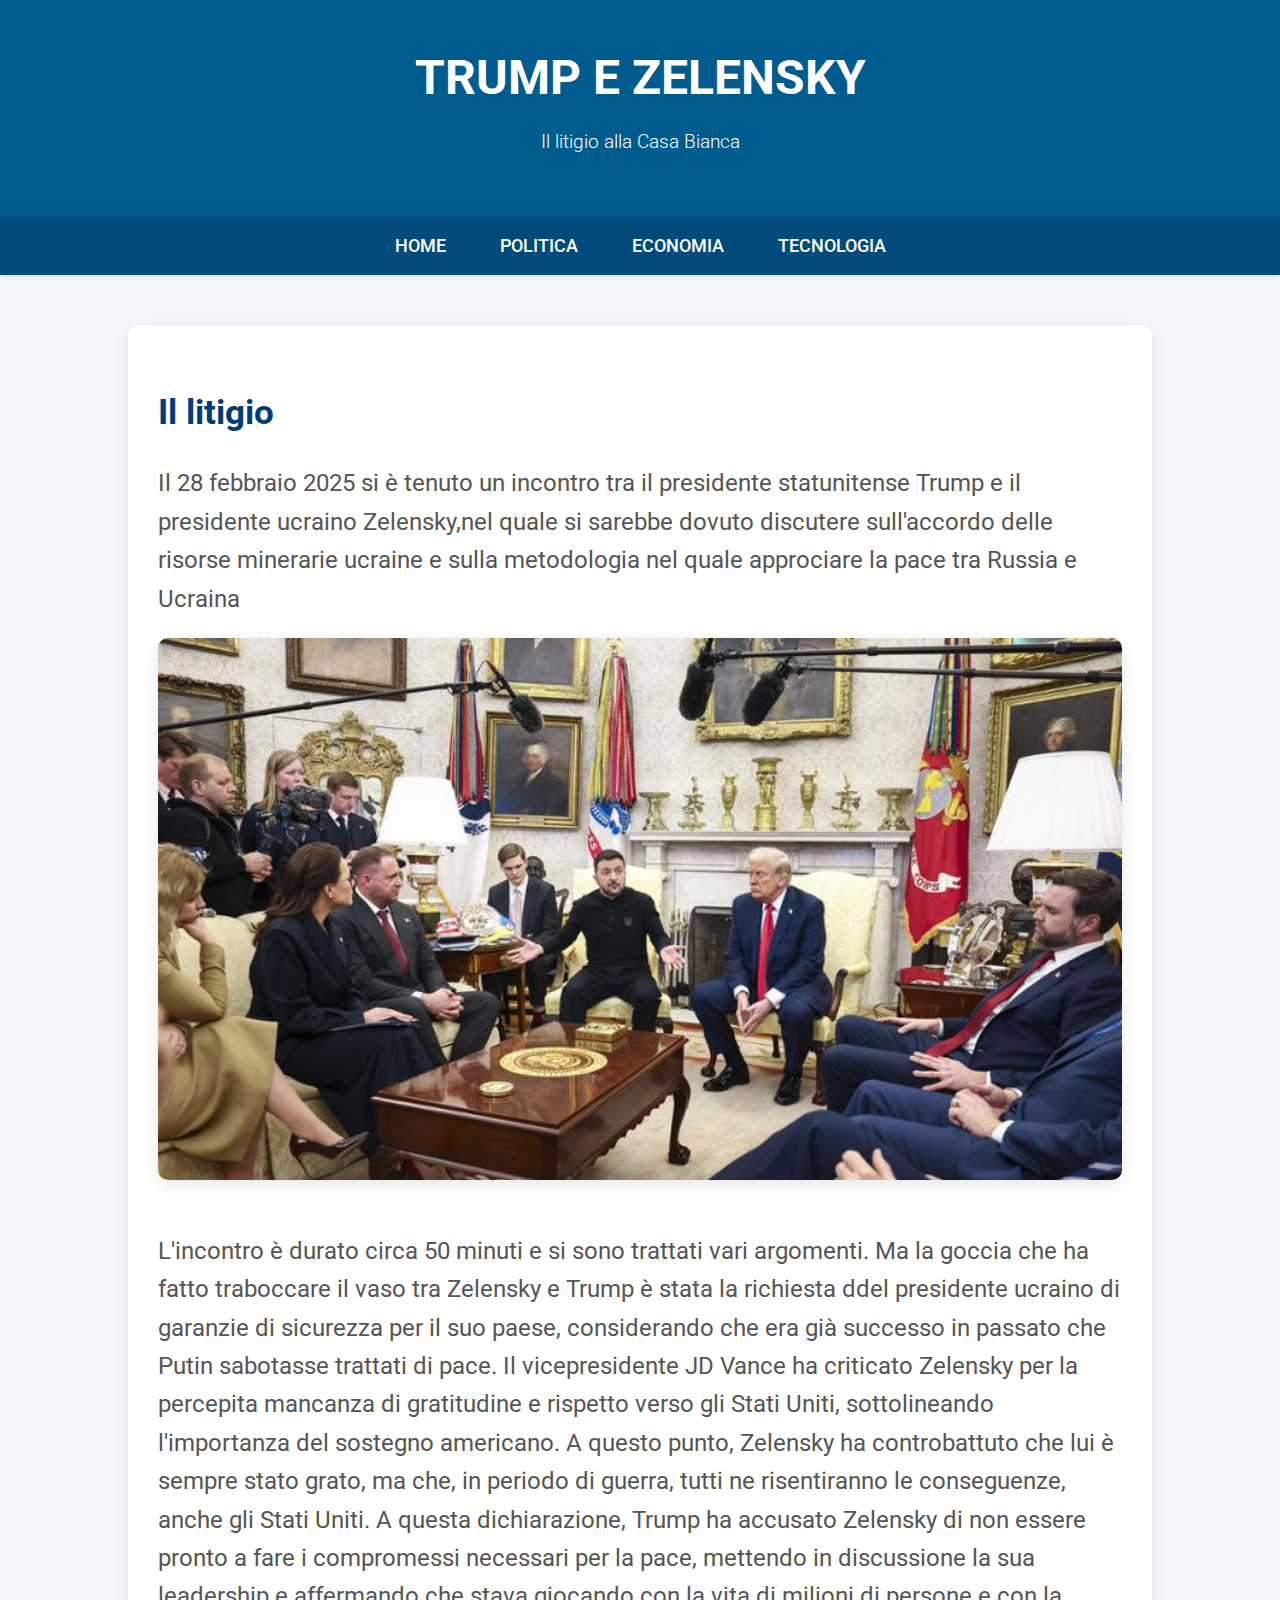
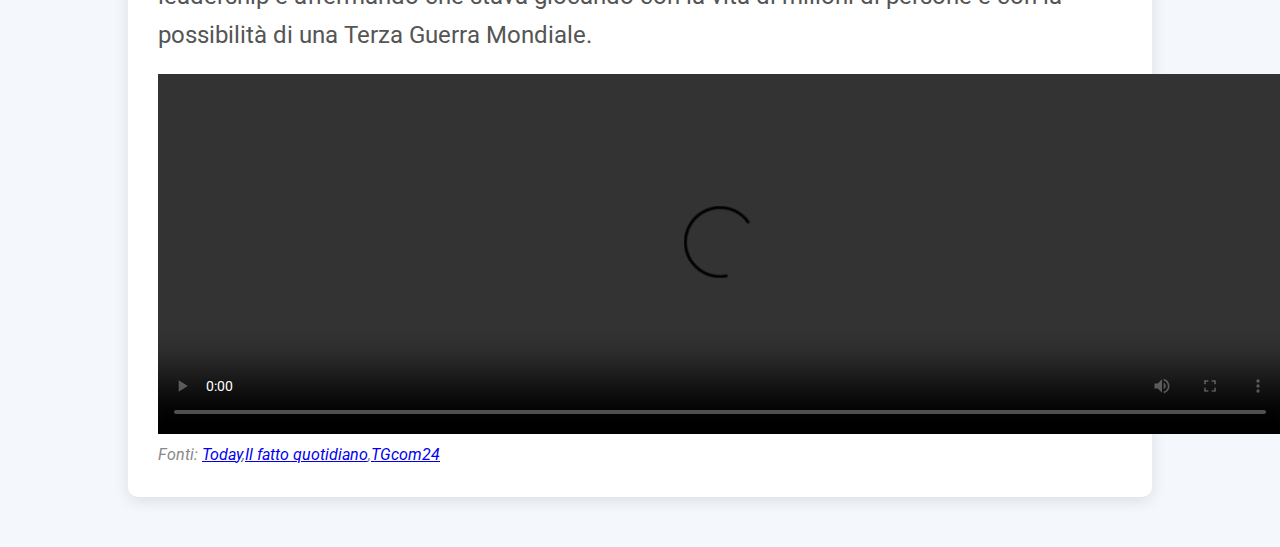
==== notizia1.html @ b7186be2 "modifica testo 1" ====
<!DOCTYPE html>
<html lang="it">
<head>
    <meta charset="UTF-8">
    <meta name="viewport" content="width=device-width, initial-scale=1.0">
    <title>Litigio tra Trump e Zelensky</title>
    <link href="https://fonts.googleapis.com/css2?family=Roboto:wght@300;400;500;700&display=swap" rel="stylesheet">
    <style>
        /* Global Styles */
        body {
            font-family: 'Roboto', sans-serif;
            margin: 0;
            padding: 0;
            background-color: #f4f7fc;
            color: #333;
            line-height: 1.6;
        }

        header {
            background-color: #005b8e;
            color: #fff;
            text-align: center;
            padding: 40px;
            box-shadow: 0 4px 10px rgba(0, 0, 0, 0.1);
        }

        header h1 {
            margin: 0;
            font-size: 3rem;
            font-weight: 700;
            text-transform: uppercase;
        }

        header p {
            font-size: 1.2rem;
            font-weight: 300;
            margin-top: 10px;
        }

        nav {
            background-color: #004a7c;
            padding: 15px 0;
            text-align: center;
            font-weight: 500;
            box-shadow: 0 2px 4px rgba(0, 0, 0, 0.1);
        }

        nav a {
            color: #fff;
            text-decoration: none;
            margin: 0 25px;
            text-transform: uppercase;
            font-size: 1.1rem;
            transition: color 0.3s ease, transform 0.3s ease;
        }

        nav a:hover {
            color: #ffd700;
            transform: scale(1.1);
        }

        /* Layout Styles */
        .container {
            width: 80%;
            margin: 30px auto;
            padding: 20px;
        }

        .content {
            background-color: #fff;
            padding: 30px;
            border-radius: 10px;
            box-shadow: 0 4px 15px rgba(0, 0, 0, 0.1);
        }

        .content h2 {
            font-size: 2.2rem;
            color: #003c76;
            margin-bottom: 20px;
        }

        .content img {
            width: 100%;
            border-radius: 10px;
            box-shadow: 0 4px 15px rgba(0, 0, 0, 0.1);
            margin-bottom: 20px;
            transition: transform 0.3s ease;
        }

        .content img:hover {
            transform: scale(1.05);
        }

        .content p {
            font-size: 1.5rem;
            margin-bottom: 20px;
            color: #555;
        }

        .content i {
            font-size: 1rem;
            color: #888;
        }

        /* Footer Styles */
        footer {
            background-color: #005b8e;
            color: #fff;
            text-align: center;
            padding: 20px;
            font-size: 1rem;
            position: fixed;
            width: 100%;
            bottom: 0;
            box-shadow: 0 -4px 10px rgba(0, 0, 0, 0.1);
        }
    </style>
</head>
<body>

<header>
    <h1>Trump e Zelensky</h1>
    <p>Il litigio alla Casa Bianca</p>
</header>

<nav>
    <a href="index.html">Home</a>
    <a href="notizia1.html">Politica</a>
    <a href="notizia2.html">Economia</a>
    <a href="notizia3.html">Tecnologia</a>
</nav>

<div class="container">
    <div class="content">
        <h2>Il litigio</h2>
        <p>Il 28 febbraio 2025 si è tenuto un incontro tra il presidente statunitense Trump e il presidente ucraino Zelensky,nel quale si sarebbe dovuto discutere sull'accordo delle risorse minerarie ucraine e sulla metodologia nel quale approciare la pace tra Russia e Ucraina</p>
        <img src="Trump-Zelensky.jpg" alt="Incontro alla Casa Bianca">
        <p>L'incontro è durato circa 50 minuti e si sono trattati vari argomenti. Ma la goccia che ha fatto traboccare il vaso tra Zelensky e Trump è stata la richiesta ddel presidente ucraino di garanzie di sicurezza per il suo paese, considerando che era già successo in passato che Putin sabotasse trattati di pace. Il vicepresidente JD Vance ha criticato Zelensky per la percepita mancanza di gratitudine e rispetto verso gli Stati Uniti, sottolineando l'importanza del sostegno americano. A questo punto, Zelensky ha controbattuto che lui è sempre stato grato, ma che, in periodo di guerra, tutti ne risentiranno le conseguenze, anche gli Stati Uniti. A questa dichiarazione, Trump ha accusato Zelensky di non essere pronto a fare i compromessi necessari per la pace, mettendo in discussione la sua leadership e affermando che stava giocando con la vita di milioni di persone e con la possibilità di una Terza Guerra Mondiale.</p>
        <video width="1124" height="360" controls>
            <source src="Lite_Trump-Zelensky.mp4" type="video/mp4"> 
        </video>
        <i>Fonti: <a href="https://www.today.it/mondo/scontro-trump-zelensky-retroscena-lite--.html">Today</a>,<a href="https://www.ilfattoquotidiano.it/2025/03/02/trump-zelensky-i-49-minuti-che-hanno-cambiato-la-diplomazia-tra-i-due-paesi-il-video-integrale-della-lite/7897589/">Il fatto quotidiano</a>,<a href="https://www.tgcom24.mediaset.it/mondo/ucraina-guerra-giorno-1-101-russia-diretta-news_94388448-202502k.shtml">TGcom24</a></i>

    </div>
</div>


</body>
</html>
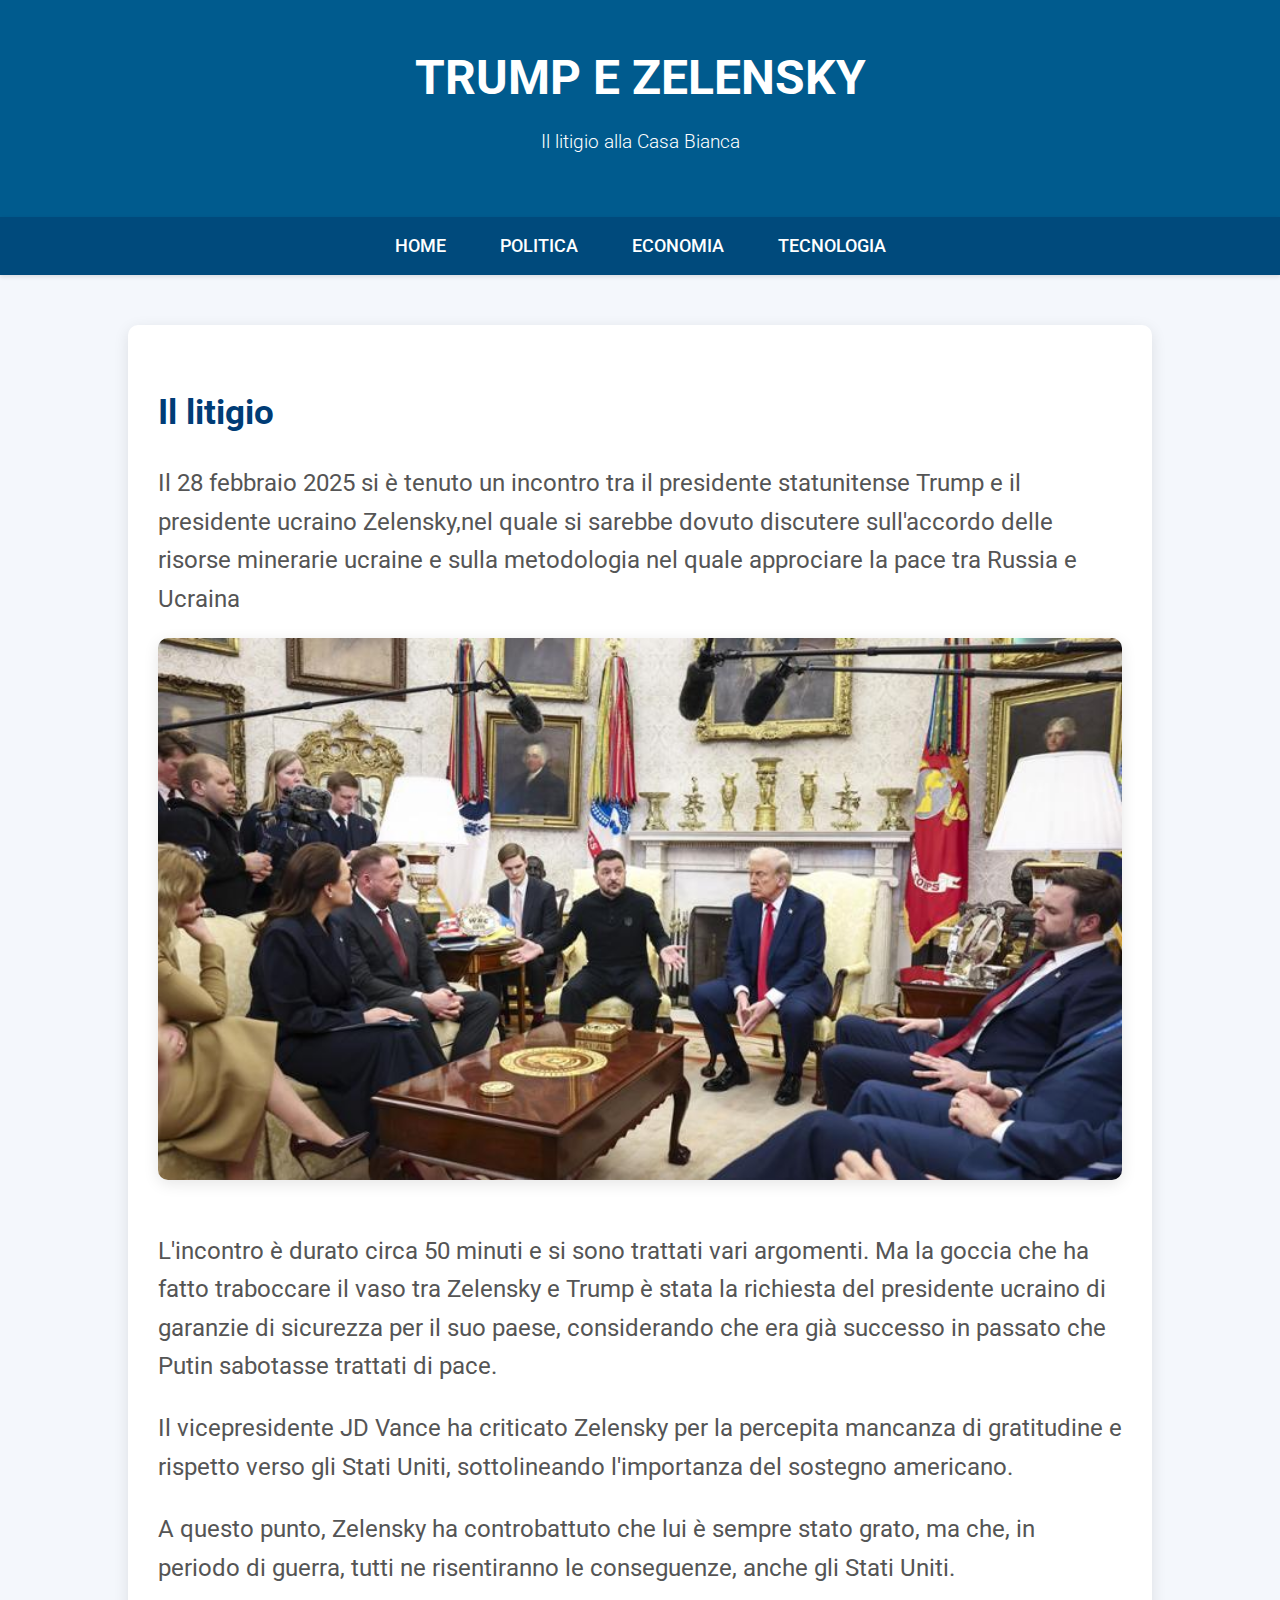
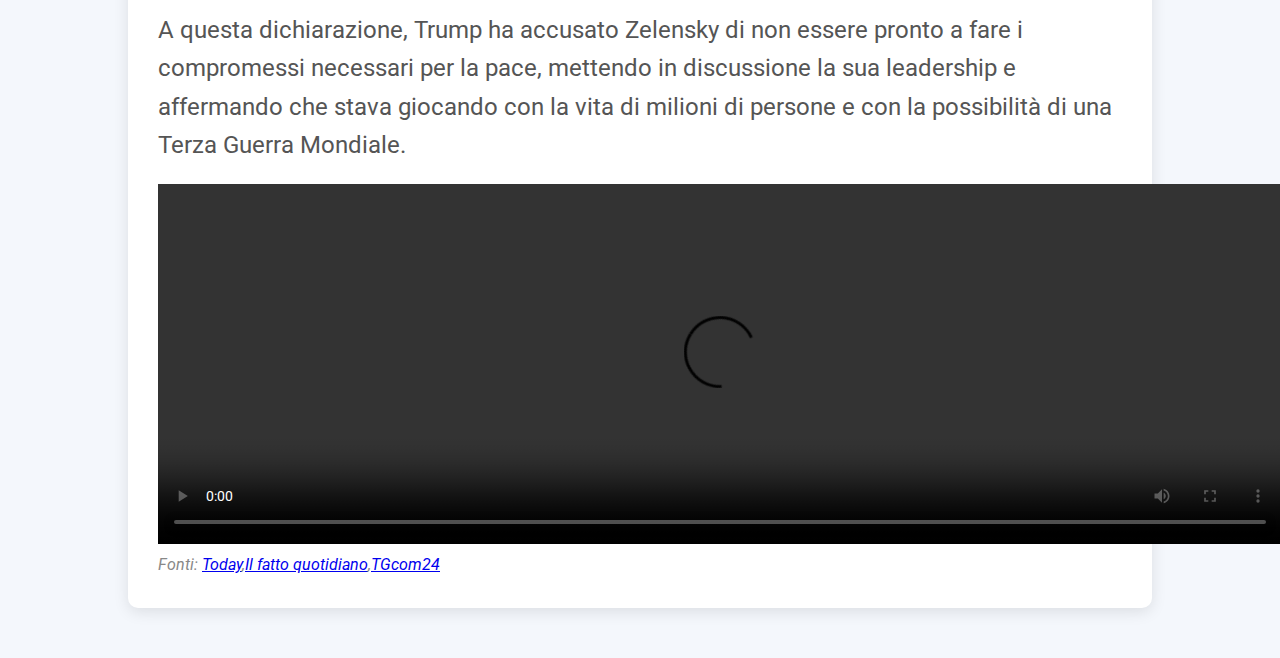
==== commit f88926cd: "/n nei punti" ====
--- a/notizia1.html
+++ b/notizia1.html
@@ -135,7 +135,10 @@
         <h2>Il litigio</h2>
         <p>Il 28 febbraio 2025 si è tenuto un incontro tra il presidente statunitense Trump e il presidente ucraino Zelensky,nel quale si sarebbe dovuto discutere sull'accordo delle risorse minerarie ucraine e sulla metodologia nel quale approciare la pace tra Russia e Ucraina</p>
         <img src="Trump-Zelensky.jpg" alt="Incontro alla Casa Bianca">
-        <p>L'incontro è durato circa 50 minuti e si sono trattati vari argomenti. Ma la goccia che ha fatto traboccare il vaso tra Zelensky e Trump è stata la richiesta ddel presidente ucraino di garanzie di sicurezza per il suo paese, considerando che era già successo in passato che Putin sabotasse trattati di pace. Il vicepresidente JD Vance ha criticato Zelensky per la percepita mancanza di gratitudine e rispetto verso gli Stati Uniti, sottolineando l'importanza del sostegno americano. A questo punto, Zelensky ha controbattuto che lui è sempre stato grato, ma che, in periodo di guerra, tutti ne risentiranno le conseguenze, anche gli Stati Uniti. A questa dichiarazione, Trump ha accusato Zelensky di non essere pronto a fare i compromessi necessari per la pace, mettendo in discussione la sua leadership e affermando che stava giocando con la vita di milioni di persone e con la possibilità di una Terza Guerra Mondiale.</p>
+        <p>L'incontro è durato circa 50 minuti e si sono trattati vari argomenti. Ma la goccia che ha fatto traboccare il vaso tra Zelensky e Trump è stata la richiesta del presidente ucraino di garanzie di sicurezza per il suo paese, considerando che era già successo in passato che Putin sabotasse trattati di pace.</p>
+        <p>Il vicepresidente JD Vance ha criticato Zelensky per la percepita mancanza di gratitudine e rispetto verso gli Stati Uniti, sottolineando l'importanza del sostegno americano. </p>
+        <p>A questo punto, Zelensky ha controbattuto che lui è sempre stato grato, ma che, in periodo di guerra, tutti ne risentiranno le conseguenze, anche gli Stati Uniti. </p>
+        <p>A questa dichiarazione, Trump ha accusato Zelensky di non essere pronto a fare i compromessi necessari per la pace, mettendo in discussione la sua leadership e affermando che stava giocando con la vita di milioni di persone e con la possibilità di una Terza Guerra Mondiale.</p>
         <video width="1124" height="360" controls>
             <source src="Lite_Trump-Zelensky.mp4" type="video/mp4"> 
         </video>
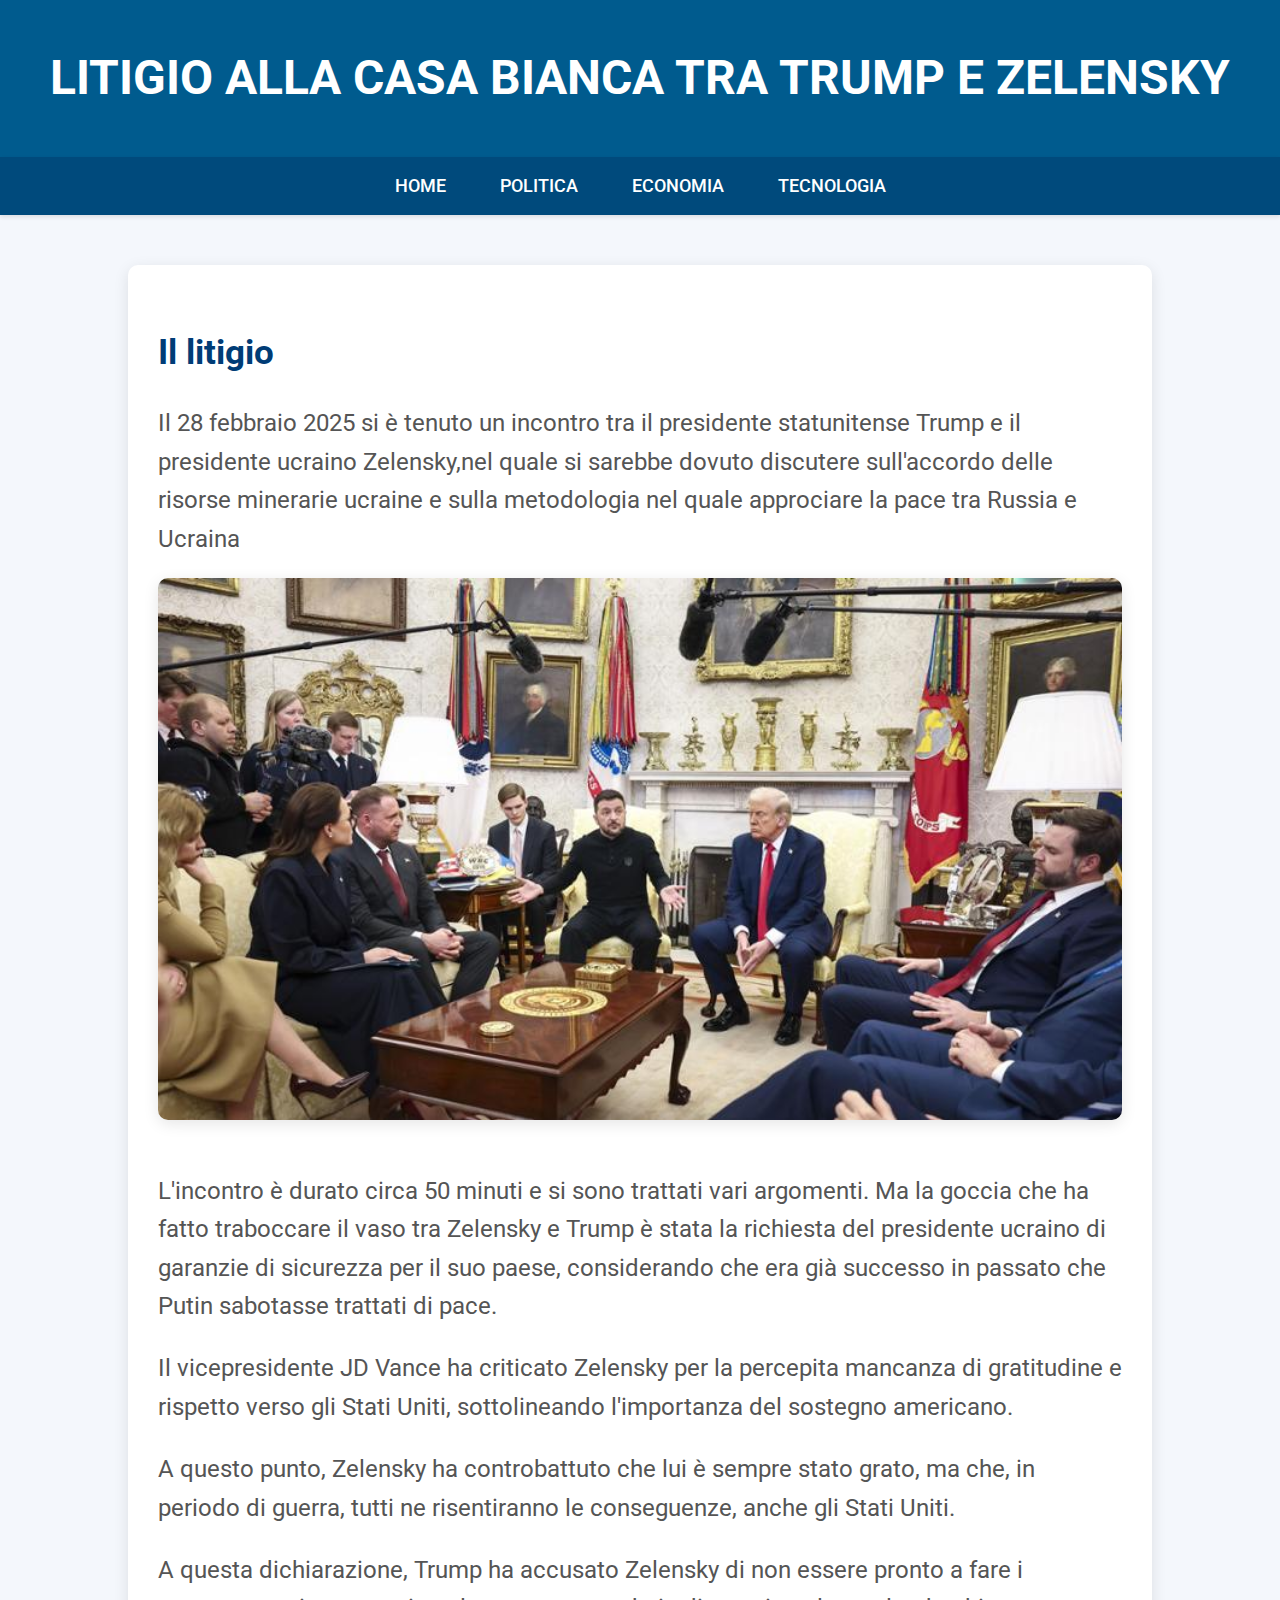
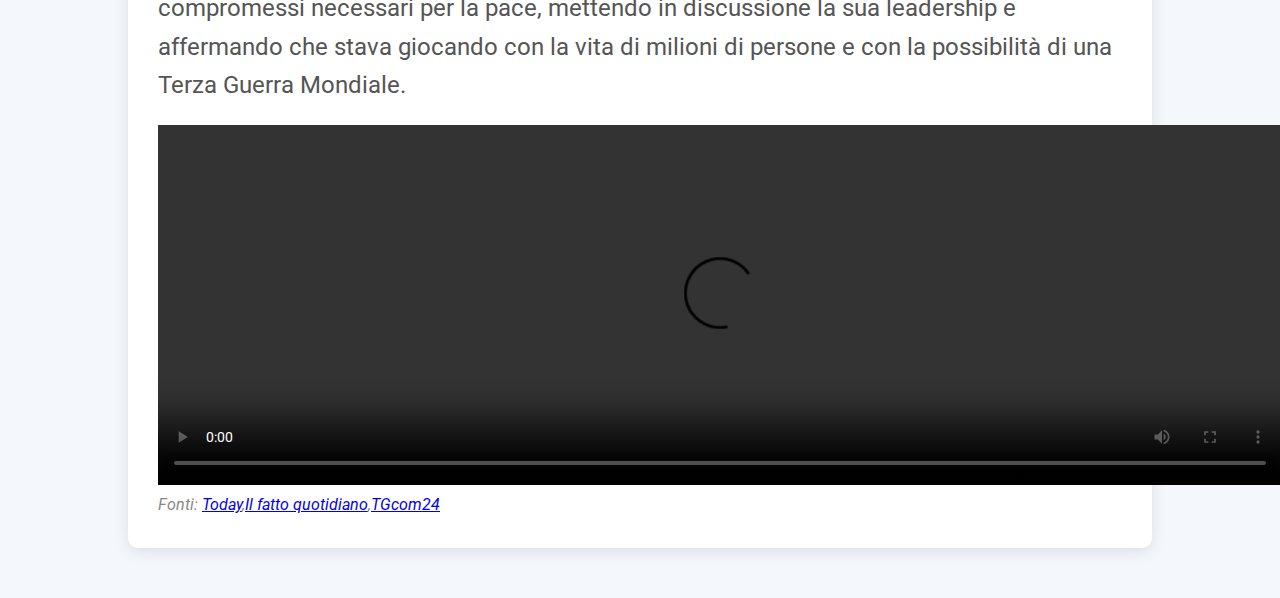
==== commit c6f51142: "modifica notizia 1" ====
--- a/notizia1.html
+++ b/notizia1.html
@@ -119,8 +119,7 @@
 <body>
 
 <header>
-    <h1>Trump e Zelensky</h1>
-    <p>Il litigio alla Casa Bianca</p>
+    <h1>Litigio alla casa bianca tra Trump e Zelensky</h1>
 </header>
 
 <nav>
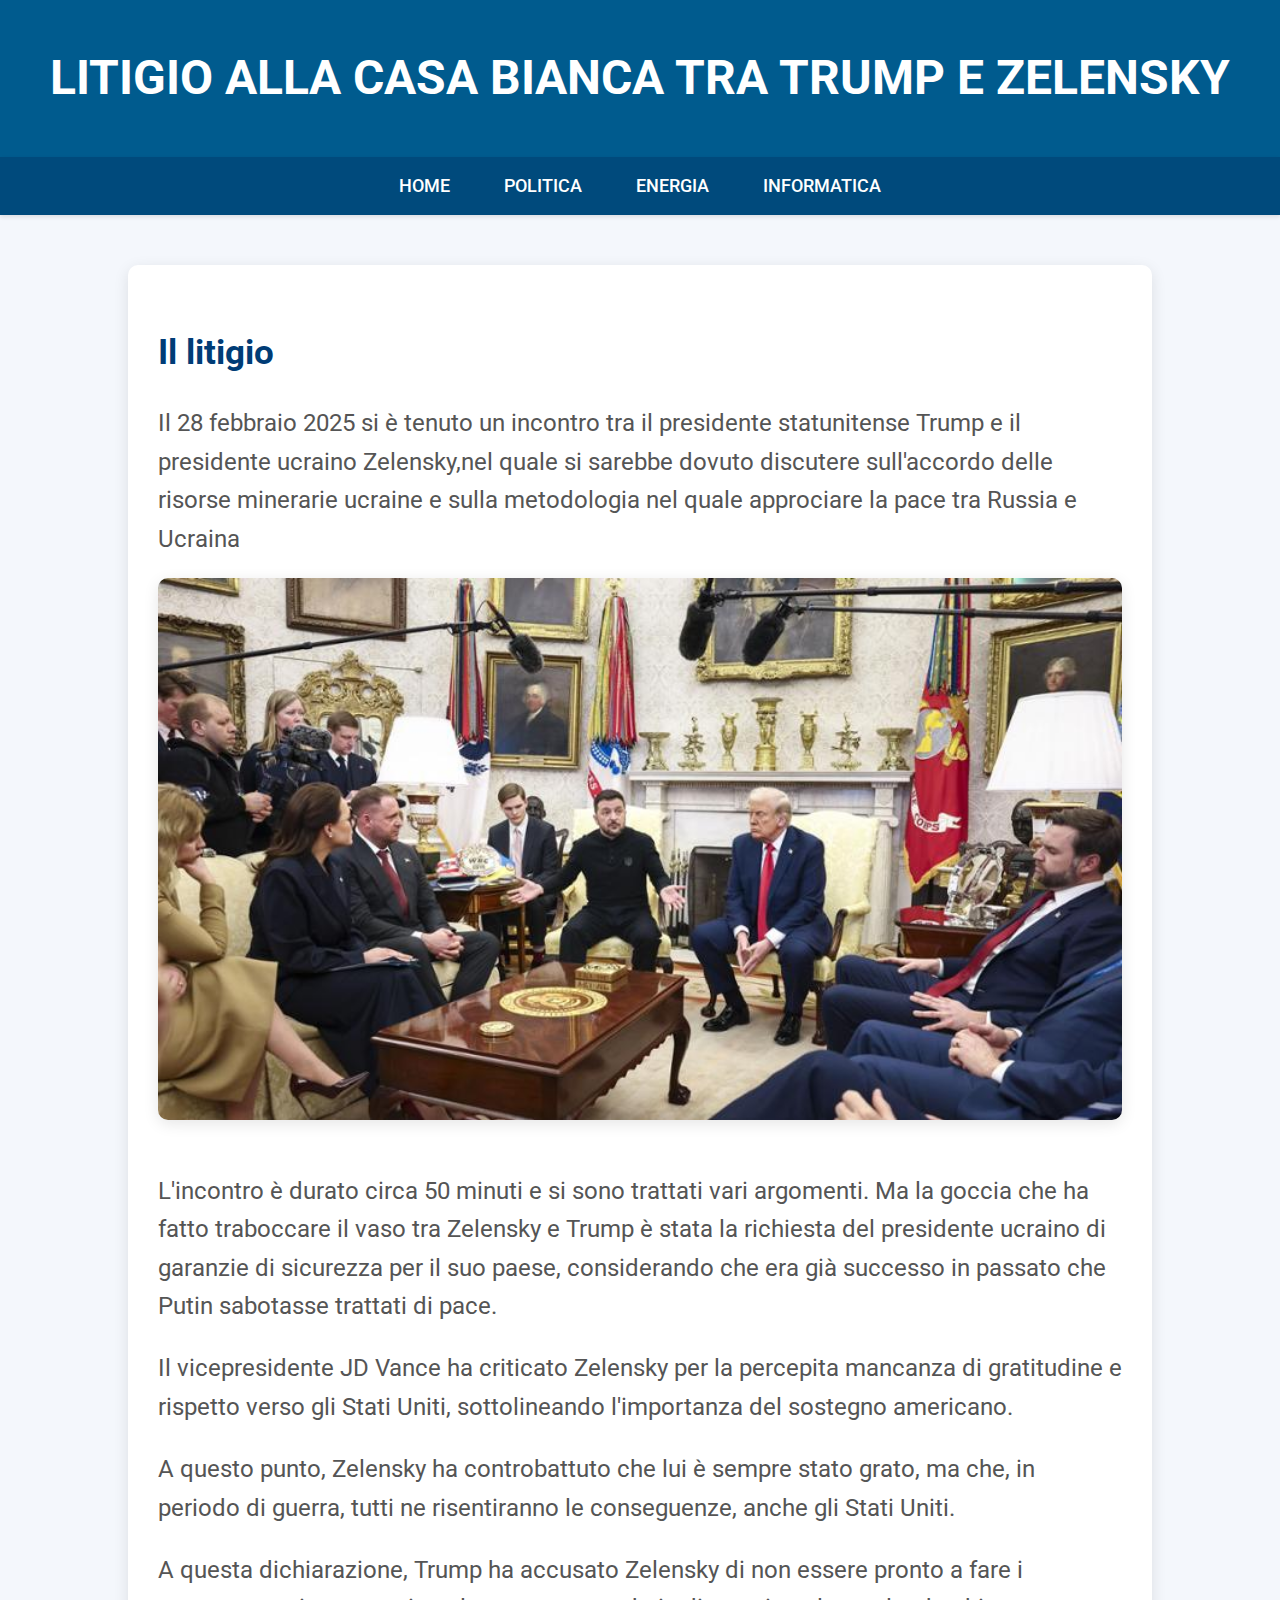
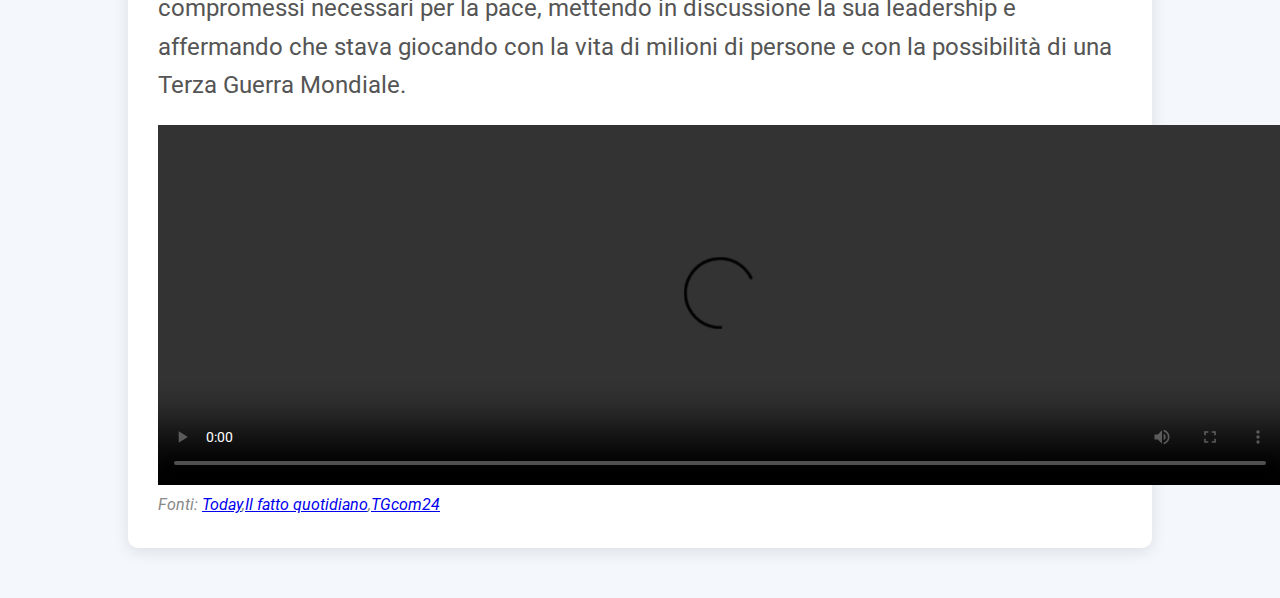
==== commit 7975cab6: "modifica struttura" ====
--- a/notizia1.html
+++ b/notizia1.html
@@ -125,8 +125,8 @@
 <nav>
     <a href="index.html">Home</a>
     <a href="notizia1.html">Politica</a>
-    <a href="notizia2.html">Economia</a>
-    <a href="notizia3.html">Tecnologia</a>
+    <a href="notizia2.html">Energia</a>
+    <a href="notizia3.html">Informatica</a>
 </nav>
 
 <div class="container">
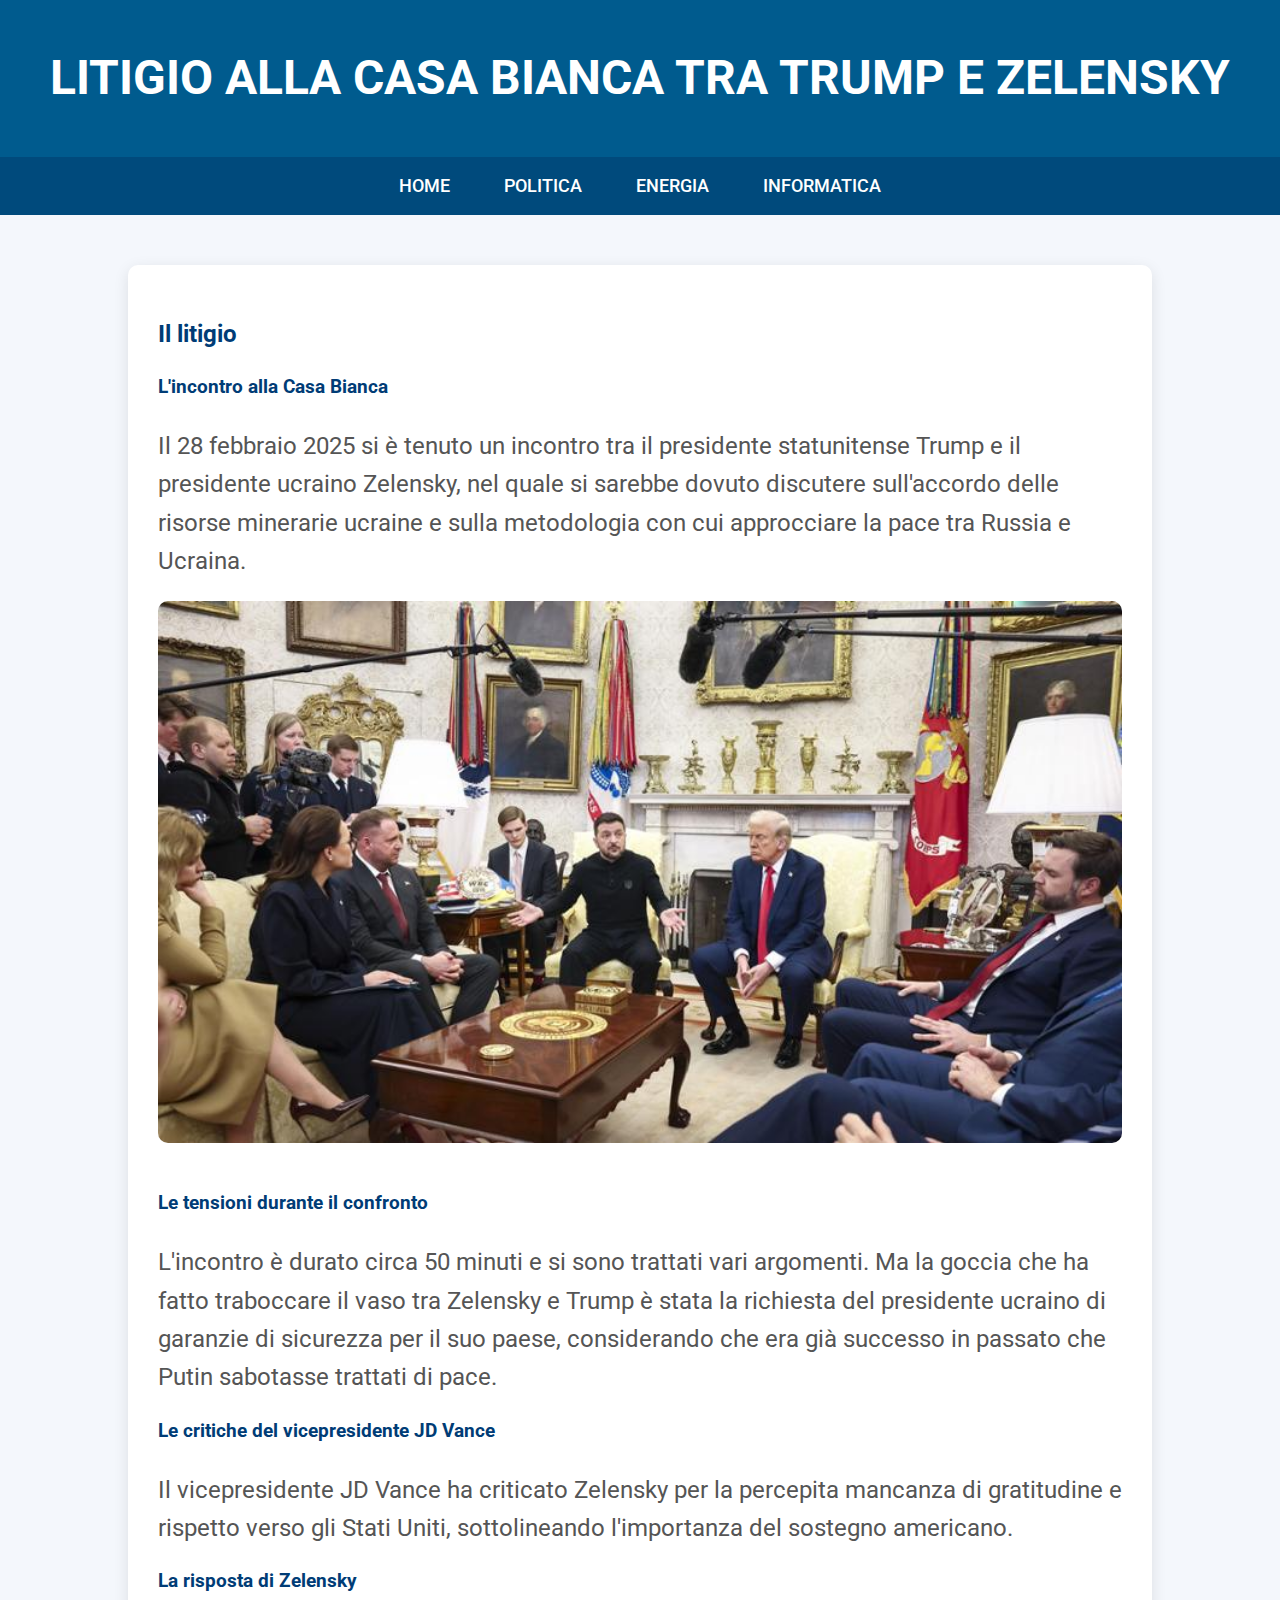
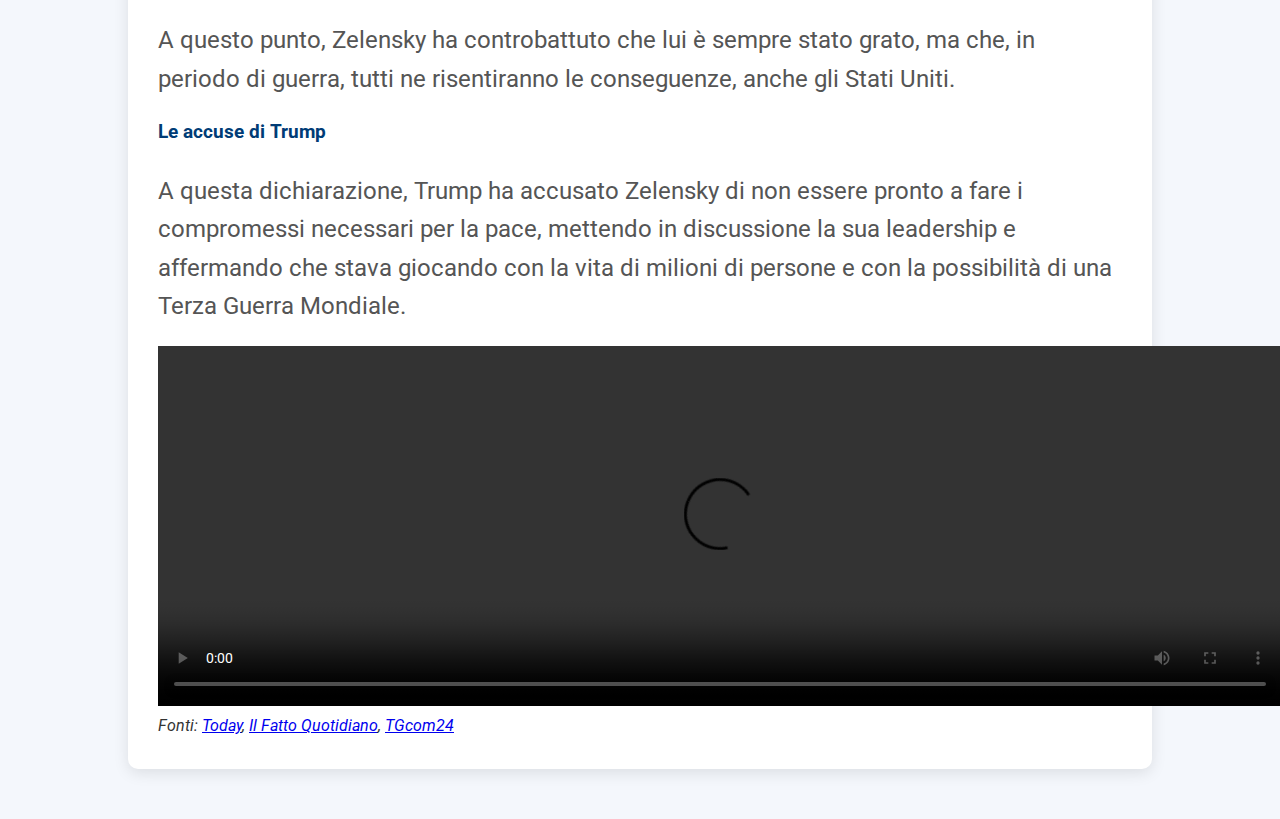
==== commit 1f5ea009: "Update notizia1.html" ====
--- a/notizia1.html
+++ b/notizia1.html
@@ -3,7 +3,7 @@
 <head>
     <meta charset="UTF-8">
     <meta name="viewport" content="width=device-width, initial-scale=1.0">
-    <title>Litigio tra Trump e Zelensky</title>
+    <title>Il litigio tra Donald Trump e Volodymyr Zelens'kyj</title>
     <link href="https://fonts.googleapis.com/css2?family=Roboto:wght@300;400;500;700&display=swap" rel="stylesheet">
     <style>
         /* Global Styles */
@@ -31,18 +31,11 @@
             text-transform: uppercase;
         }
 
-        header p {
-            font-size: 1.2rem;
-            font-weight: 300;
-            margin-top: 10px;
-        }
-
         nav {
             background-color: #004a7c;
             padding: 15px 0;
             text-align: center;
             font-weight: 500;
-            box-shadow: 0 2px 4px rgba(0, 0, 0, 0.1);
         }
 
         nav a {
@@ -59,7 +52,6 @@
             transform: scale(1.1);
         }
 
-        /* Layout Styles */
         .container {
             width: 80%;
             margin: 30px auto;
@@ -73,22 +65,14 @@
             box-shadow: 0 4px 15px rgba(0, 0, 0, 0.1);
         }
 
-        .content h2 {
-            font-size: 2.2rem;
+        .content h2, .content h3 {
             color: #003c76;
-            margin-bottom: 20px;
         }
 
         .content img {
             width: 100%;
             border-radius: 10px;
-            box-shadow: 0 4px 15px rgba(0, 0, 0, 0.1);
             margin-bottom: 20px;
-            transition: transform 0.3s ease;
-        }
-
-        .content img:hover {
-            transform: scale(1.05);
         }
 
         .content p {
@@ -97,29 +81,21 @@
             color: #555;
         }
 
-        .content i {
-            font-size: 1rem;
-            color: #888;
-        }
-
-        /* Footer Styles */
         footer {
             background-color: #005b8e;
             color: #fff;
             text-align: center;
             padding: 20px;
-            font-size: 1rem;
             position: fixed;
             width: 100%;
             bottom: 0;
-            box-shadow: 0 -4px 10px rgba(0, 0, 0, 0.1);
         }
     </style>
 </head>
 <body>
 
 <header>
-    <h1>Litigio alla casa bianca tra Trump e Zelensky</h1>
+    <h1>Litigio alla Casa Bianca tra Trump e Zelensky</h1>
 </header>
 
 <nav>
@@ -132,20 +108,30 @@
 <div class="container">
     <div class="content">
         <h2>Il litigio</h2>
-        <p>Il 28 febbraio 2025 si è tenuto un incontro tra il presidente statunitense Trump e il presidente ucraino Zelensky,nel quale si sarebbe dovuto discutere sull'accordo delle risorse minerarie ucraine e sulla metodologia nel quale approciare la pace tra Russia e Ucraina</p>
+        
+        <h3>L'incontro alla Casa Bianca</h3>
+        <p>Il 28 febbraio 2025 si è tenuto un incontro tra il presidente statunitense Trump e il presidente ucraino Zelensky, nel quale si sarebbe dovuto discutere sull'accordo delle risorse minerarie ucraine e sulla metodologia con cui approcciare la pace tra Russia e Ucraina.</p>
         <img src="Trump-Zelensky.jpg" alt="Incontro alla Casa Bianca">
+        
+        <h3>Le tensioni durante il confronto</h3>
         <p>L'incontro è durato circa 50 minuti e si sono trattati vari argomenti. Ma la goccia che ha fatto traboccare il vaso tra Zelensky e Trump è stata la richiesta del presidente ucraino di garanzie di sicurezza per il suo paese, considerando che era già successo in passato che Putin sabotasse trattati di pace.</p>
-        <p>Il vicepresidente JD Vance ha criticato Zelensky per la percepita mancanza di gratitudine e rispetto verso gli Stati Uniti, sottolineando l'importanza del sostegno americano. </p>
-        <p>A questo punto, Zelensky ha controbattuto che lui è sempre stato grato, ma che, in periodo di guerra, tutti ne risentiranno le conseguenze, anche gli Stati Uniti. </p>
+        
+        <h3>Le critiche del vicepresidente JD Vance</h3>
+        <p>Il vicepresidente JD Vance ha criticato Zelensky per la percepita mancanza di gratitudine e rispetto verso gli Stati Uniti, sottolineando l'importanza del sostegno americano.</p>
+        
+        <h3>La risposta di Zelensky</h3>
+        <p>A questo punto, Zelensky ha controbattuto che lui è sempre stato grato, ma che, in periodo di guerra, tutti ne risentiranno le conseguenze, anche gli Stati Uniti.</p>
+        
+        <h3>Le accuse di Trump</h3>
         <p>A questa dichiarazione, Trump ha accusato Zelensky di non essere pronto a fare i compromessi necessari per la pace, mettendo in discussione la sua leadership e affermando che stava giocando con la vita di milioni di persone e con la possibilità di una Terza Guerra Mondiale.</p>
+        
         <video width="1124" height="360" controls>
             <source src="Lite_Trump-Zelensky.mp4" type="video/mp4"> 
         </video>
-        <i>Fonti: <a href="https://www.today.it/mondo/scontro-trump-zelensky-retroscena-lite--.html">Today</a>,<a href="https://www.ilfattoquotidiano.it/2025/03/02/trump-zelensky-i-49-minuti-che-hanno-cambiato-la-diplomazia-tra-i-due-paesi-il-video-integrale-della-lite/7897589/">Il fatto quotidiano</a>,<a href="https://www.tgcom24.mediaset.it/mondo/ucraina-guerra-giorno-1-101-russia-diretta-news_94388448-202502k.shtml">TGcom24</a></i>
-
+        
+        <i>Fonti: <a href="https://www.today.it/mondo/scontro-trump-zelensky-retroscena-lite--.html">Today</a>, <a href="https://www.ilfattoquotidiano.it/2025/03/02/trump-zelensky-i-49-minuti-che-hanno-cambiato-la-diplomazia-tra-i-due-paesi-il-video-integrale-della-lite/7897589/">Il Fatto Quotidiano</a>, <a href="https://www.tgcom24.mediaset.it/mondo/ucraina-guerra-giorno-1-101-russia-diretta-news_94388448-202502k.shtml">TGcom24</a></i>
     </div>
 </div>
 
-
 </body>
 </html>
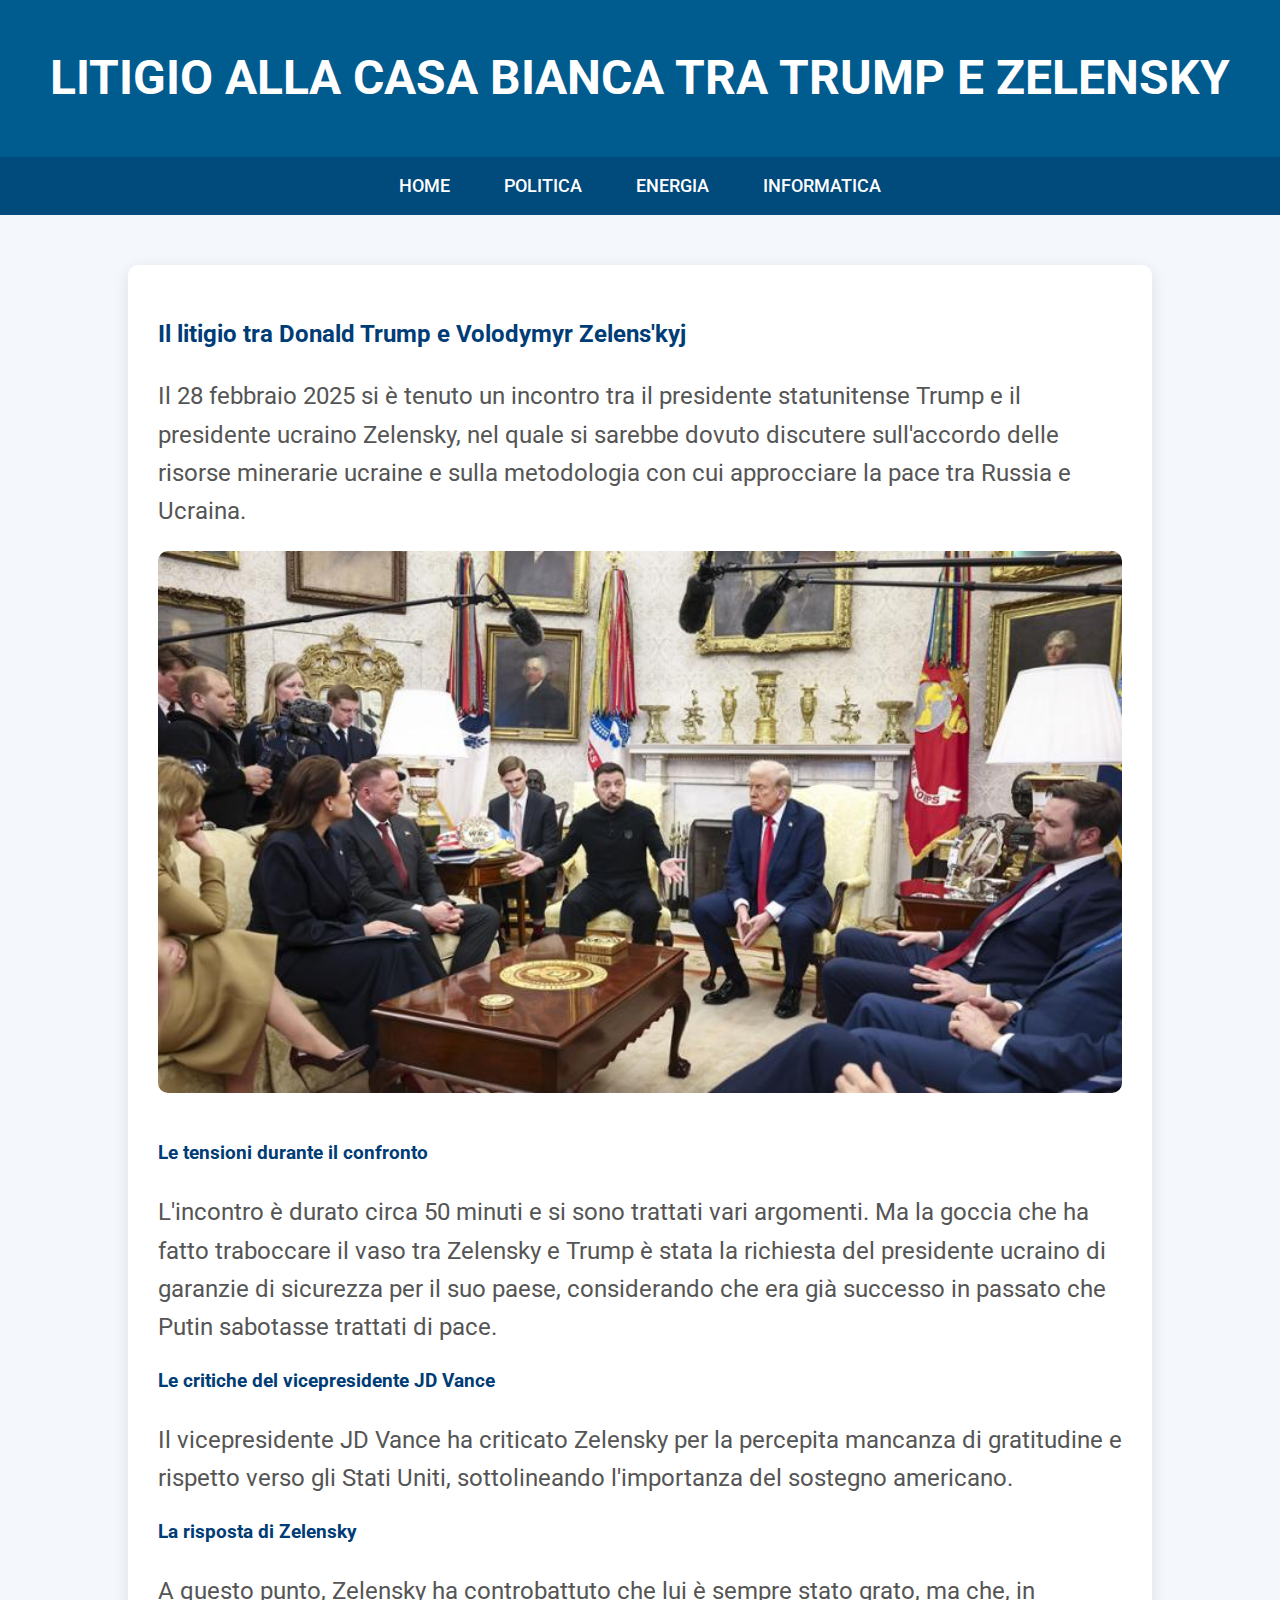
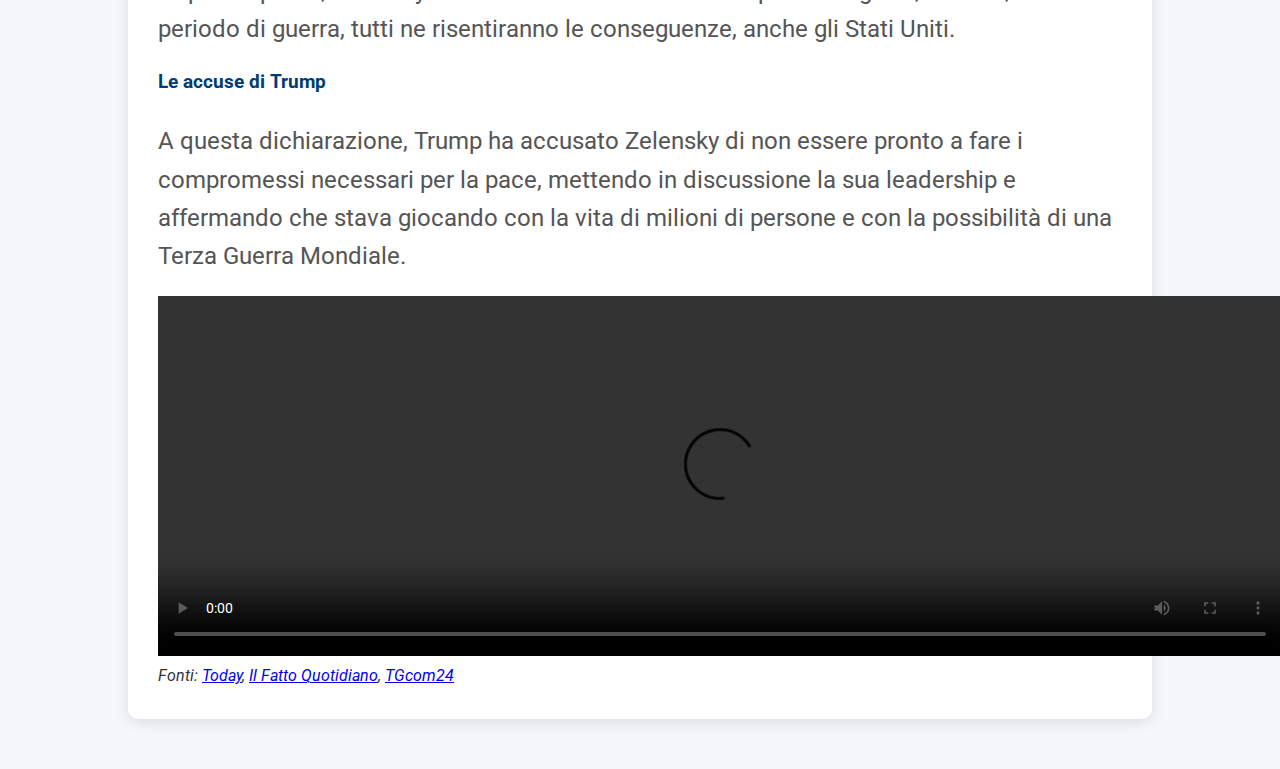
==== commit c9a8f6cf: "Update notizia1.html" ====
--- a/notizia1.html
+++ b/notizia1.html
@@ -3,7 +3,7 @@
 <head>
     <meta charset="UTF-8">
     <meta name="viewport" content="width=device-width, initial-scale=1.0">
-    <title>Il litigio tra Donald Trump e Volodymyr Zelens'kyj</title>
+    <title>Litigio Trump e Zelensky</title>
     <link href="https://fonts.googleapis.com/css2?family=Roboto:wght@300;400;500;700&display=swap" rel="stylesheet">
     <style>
         /* Global Styles */
@@ -107,9 +107,8 @@
 
 <div class="container">
     <div class="content">
-        <h2>Il litigio</h2>
+        <h2>Il litigio tra Donald Trump e Volodymyr Zelens'kyj</h2>
         
-        <h3>L'incontro alla Casa Bianca</h3>
         <p>Il 28 febbraio 2025 si è tenuto un incontro tra il presidente statunitense Trump e il presidente ucraino Zelensky, nel quale si sarebbe dovuto discutere sull'accordo delle risorse minerarie ucraine e sulla metodologia con cui approcciare la pace tra Russia e Ucraina.</p>
         <img src="Trump-Zelensky.jpg" alt="Incontro alla Casa Bianca">
         
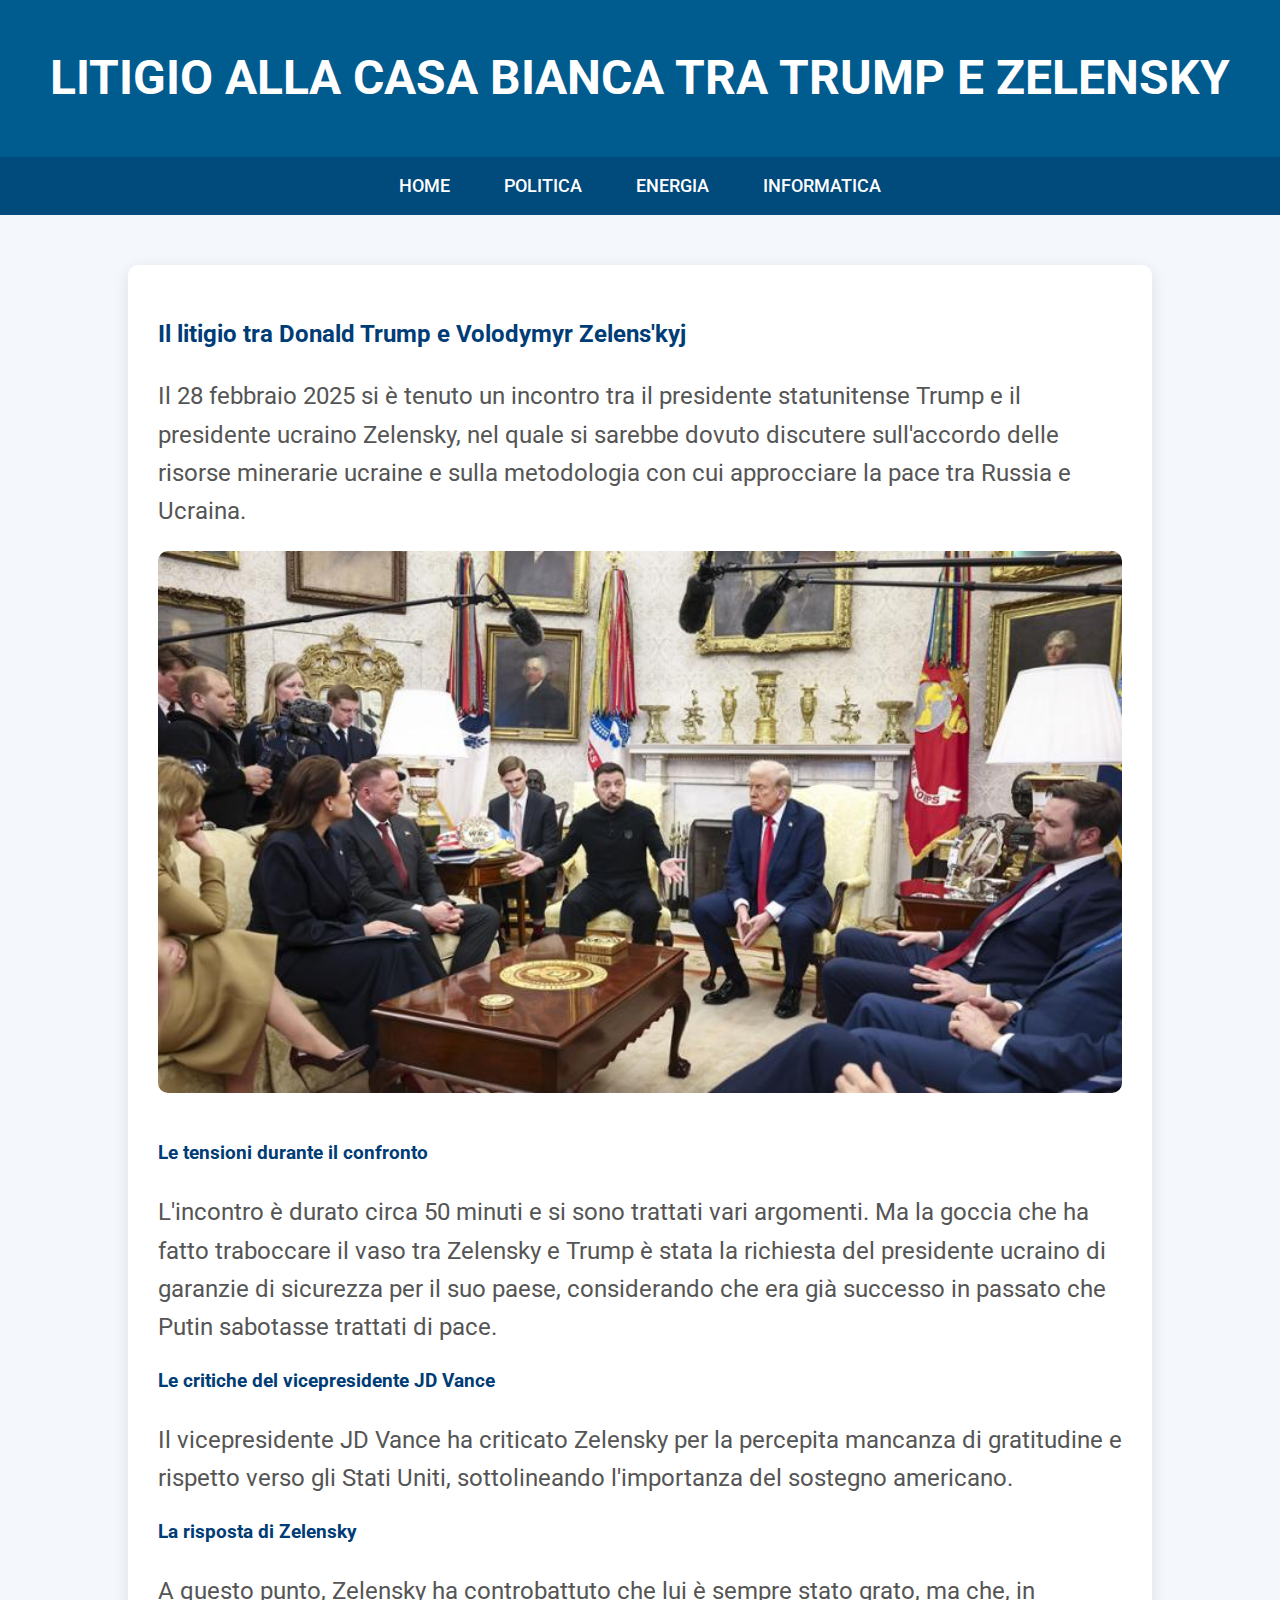
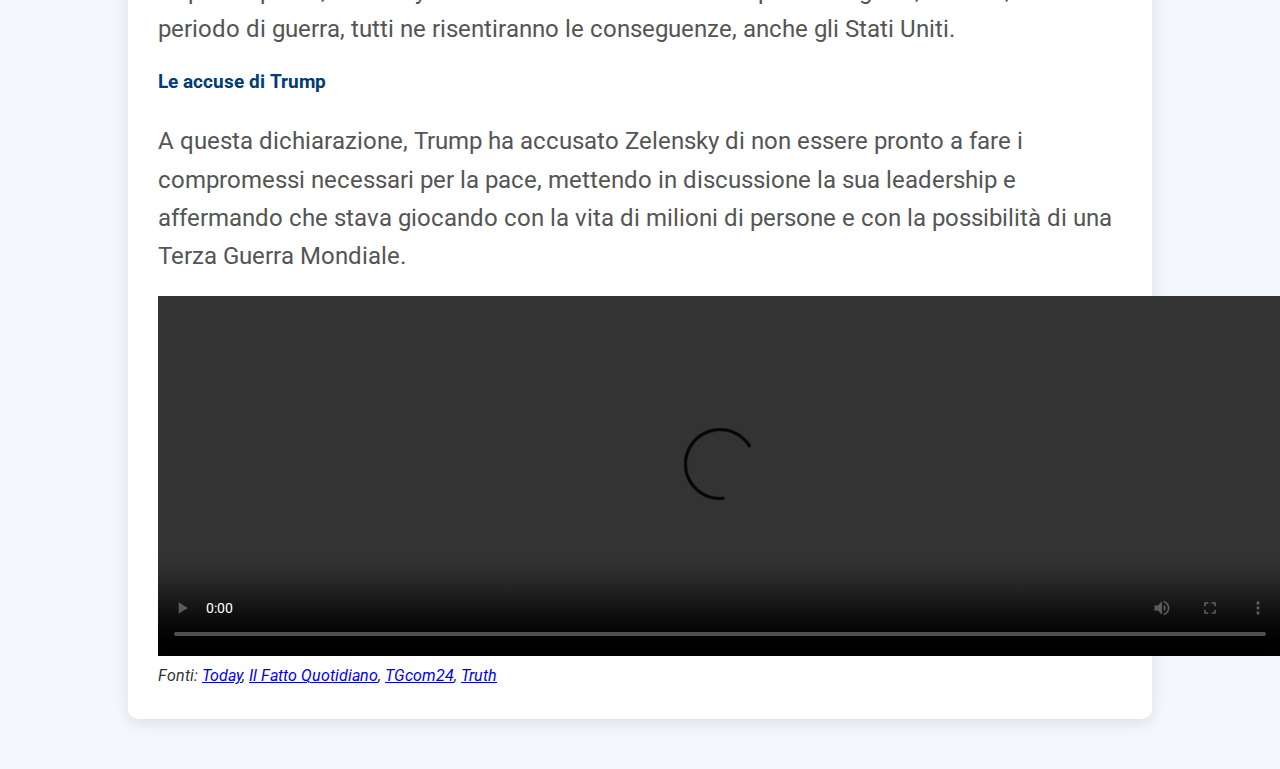
==== commit 9ea2bbdb: "Update notizia1 Trump post" ====
--- a/notizia1.html
+++ b/notizia1.html
@@ -128,7 +128,7 @@
             <source src="Lite_Trump-Zelensky.mp4" type="video/mp4"> 
         </video>
         
-        <i>Fonti: <a href="https://www.today.it/mondo/scontro-trump-zelensky-retroscena-lite--.html">Today</a>, <a href="https://www.ilfattoquotidiano.it/2025/03/02/trump-zelensky-i-49-minuti-che-hanno-cambiato-la-diplomazia-tra-i-due-paesi-il-video-integrale-della-lite/7897589/">Il Fatto Quotidiano</a>, <a href="https://www.tgcom24.mediaset.it/mondo/ucraina-guerra-giorno-1-101-russia-diretta-news_94388448-202502k.shtml">TGcom24</a></i>
+        <i>Fonti: <a href="https://www.today.it/mondo/scontro-trump-zelensky-retroscena-lite--.html">Today</a>, <a href="https://www.ilfattoquotidiano.it/2025/03/02/trump-zelensky-i-49-minuti-che-hanno-cambiato-la-diplomazia-tra-i-due-paesi-il-video-integrale-della-lite/7897589/">Il Fatto Quotidiano</a>, <a href="https://www.tgcom24.mediaset.it/mondo/ucraina-guerra-giorno-1-101-russia-diretta-news_94388448-202502k.shtml">TGcom24</a>, <a href="https://truthsocial.com/@realDonaldTrump/posts/114093654027859457">Truth</a></i>
     </div>
 </div>
 
